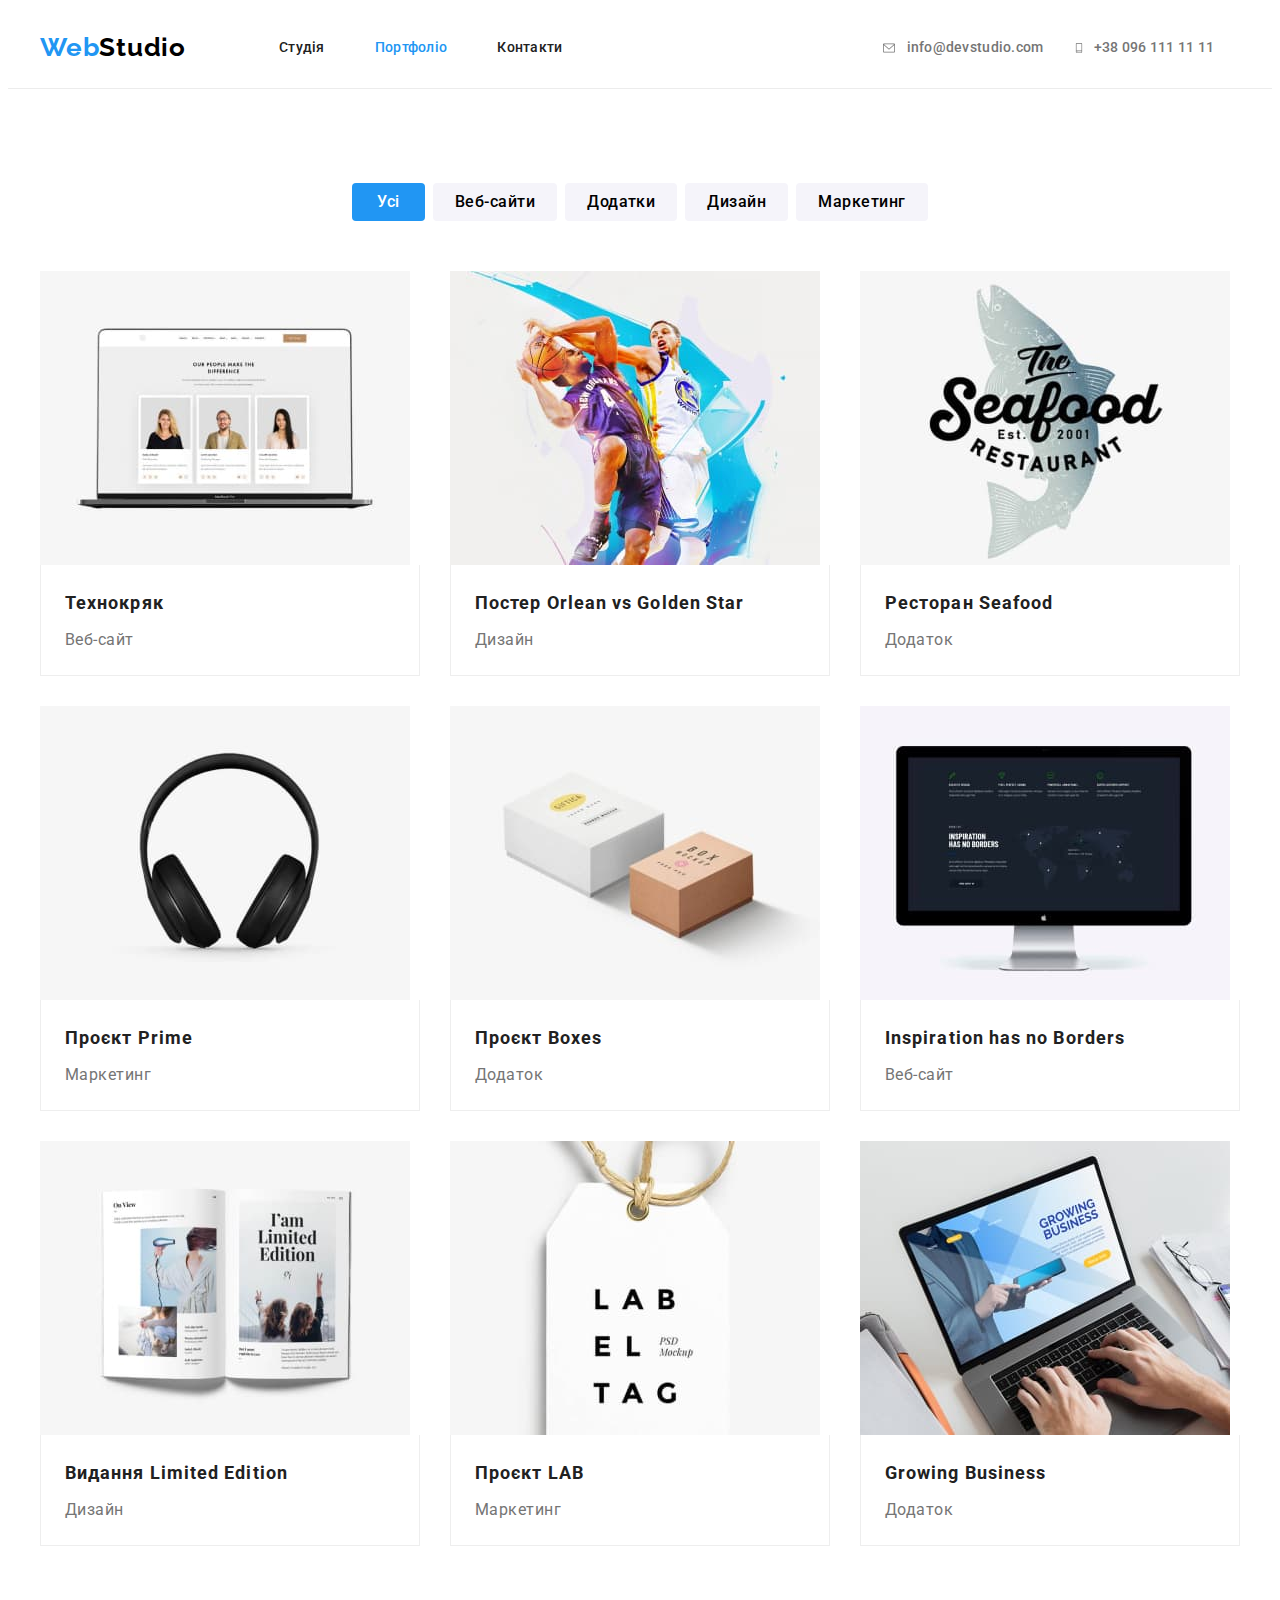
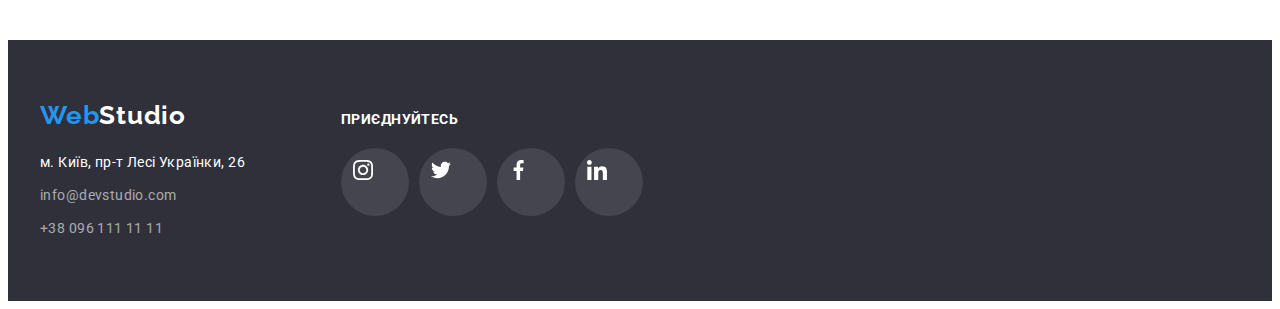
==== portfolio.html @ 79c04087 "hw-4" ====
<!DOCTYPE html>
<html lang="uk">
  <head>
    <meta charset="UTF-8" />
    <meta http-equiv="X-UA-Compatible" content="IE=edge" />
    <meta name="viewport" content="width=device-width, initial-scale=1.0" />
    <title>Portfolio</title>
    <link rel="preconnect" href="https://fonts.googleapis.com" />
    <link rel="preconnect" href="https://fonts.gstatic.com" crossorigin />
    <link
      href="https://fonts.googleapis.com/css2?family=Raleway:wght@700&family=Roboto:wght@400;500;700;900&display=swap"
      rel="stylesheet"
    />
    <link
      rel="stylesheet"
      href="https://cdnjs.cloudflare.com/ajax/libs/modern-normalize/1.1.0/modern-normalize.min.css"
      integrity="sha512-wpPYUAdjBVSE4KJnH1VR1HeZfpl1ub8YT/NKx4PuQ5NmX2tKuGu6U/JRp5y+Y8XG2tV+wKQpNHVUX03MfMFn9Q=="
      crossorigin="anonymous"
      referrerpolicy="no-referrer"
    />
    <link rel="stylesheet" href="./css/styles.css"/>
  </head>
  <body>
    <!--Header-->
    <header class="header">
      <div class="container navigation">
        <nav class="nav">
          <a class="header-logo" href="index.html"><span>Web</span>Studio</a>
          <ul class="header-nav list">
            <li class="item">
              <a class="header-item link" href="./index.html">Студія</a>
            </li>
            <li class="item">
              <a class="header-item link accent" href="./portfolio.html"
                >Портфоліо</a
              >
            </li>
            <li class="item">
              <a class="header-item link" href="">Контакти</a>
            </li>
          </ul>
        </nav>
        <ul class="header-list list">
          <li class="link-item">
            <a class="header-item-list link mail" href="mailto:info@devstudio.com"
              ><svg class="header-icon" width="16" height="12">
                <use href="./img/symbol-defs.svg#icon-envelope"></use>
              </svg>
              
              info@devstudio.com</a
            >
          </li>
          <li class="link-item">
            <a class="header-item-list link" href="tel:+380961111111"
              ><svg class="header-icon" width="10" height="16">
                <use href="./img/symbol-defs.svg#icon-smartphone"></use>
              </svg>
              +38 096 111 11 11</a
            >
          </li>
        </ul>
      </div>
    </header>
    <!--Alinement-->
    <main>
      <section class="portfolio">
        <div class="container button">
          <h1 class="visually-hidden">Портфолио</h1>
          <ul class="button-list">
            <li class="btn-item">
              <button class="portfolio-btn fbtn" type="button">Усі</button>
            </li>
            <li class="btn-item">
              <button class="portfolio-btn" type="button">Веб-сайти</button>
            </li>
            <li class="btn-item">
              <button class="portfolio-btn" type="button">Додатки</button>
            </li>
            <li class="btn-item">
              <button class="portfolio-btn" type="button">Дизайн</button>
            </li>
            <li class="btn-item">
              <button class="portfolio-btn" type="button">Маркетинг</button>
            </li>
          </ul>
        </div>
        <div class="container">
          <ul class="portfolio-list">
            <li class="portfolio-item">
              <a class="portfolio-link" href="">
                <img src="./img/tehno.jpg" alt="макет веб-сайта" width="370" />
                <div class="link-text">
                  <h2 class="portfolio-title">Технокряк</h2>
                <p class="portfolio-text">Веб-сайт</p>
                </div>
              </a>
            </li>
            <li class="portfolio-item">
              <a class="portfolio-link" href="">
                <img
                  src="./img/poster.jpg"
                  alt="два баскетболісти"
                  width="370"
                />
                <div class="link-text">
                  <h2 class="portfolio-title">Постер Orlean vs Golden Star</h2>
                  <p class="portfolio-text">Дизайн</p></div>
              </a>
            </li>
            <li class="portfolio-item">
              <a class="portfolio-link" href="">
                <img
                  src="./img/seafood.jpg"
                  alt="логотип ресторана"
                  width="370"
                />
                <div class="link-text">
                  <h2 class="portfolio-title">Ресторан Seafood</h2>
                <p class="portfolio-text">Додаток</p>
                </div>
              </a>
            </li>
            <li class="portfolio-item">
              <a class="portfolio-link" href="">
                <img
                  src="./img/project-prime.jpg"
                  alt="навушники"
                  width="370"
                />
               <div class="link-text">
                <h2 class="portfolio-title">Проєкт Prime</h2>
                <p class="portfolio-text">Маркетинг</p>
               </div>
              </a>
            </li>
            <li class="portfolio-item">
              <a class="portfolio-link" href="">
                <img
                  src="./img/project-boxes.jpg"
                  alt="велика і маленька коробка"
                  width="370"
                />
                <div class="link-text">
                  <h2 class="portfolio-title">Проєкт Boxes</h2>
                <p class="portfolio-text">Додаток</p>
                </div>
              </a>
            </li>
            <li class="portfolio-item">
              <a class="portfolio-link" href="">
                <img
                  src="./img/inspiration.jpg"
                  alt="макет веб-сайта"
                  width="370"
                />
                <div class="link-text">
                  <h2 class="portfolio-title">Inspiration has no Borders</h2>
                <p class="portfolio-text">Веб-сайт</p>
                </div>
              </a>
            </li>
            <li class="portfolio-item">
              <a class="portfolio-link" href="">
                <img
                  src="./img/limited-edition.jpg"
                  alt="розгорнутий журнал"
                  width="370"
                />
                <div class="link-text">
                  <h2 class="portfolio-title">Видання Limited Edition</h2>
                <p class="portfolio-text">Дизайн</p>
                </div>
              </a>
            </li>
            <li class="portfolio-item">
              <a class="portfolio-link" href="">
                <img src="./img/project-lab.jpg" alt="бирка" width="370" />
                <div class="link-text">
                  <h2 class="portfolio-title">Проєкт LAB</h2>
                <p class="portfolio-text">Маркетинг</p>
                </div>
              </a>
            </li>
            <li class="portfolio-item">
              <a class="portfolio-link" href="">
                <img
                  src="./img/growing-business.jpg"
                  alt="Ноутбук"
                  width="370"
                />
                <div class="link-text">
                  <h2 class="portfolio-title">Growing Business</h2>
                <p class="portfolio-text">Додаток</p>
                </div>
              </a>
            </li>
          </ul>
        </div>
      </section>
    </main>
    <!--Footer-->
    <footer class="footer">
      <div class="container footer-container">
        <div class="address">
        <a class="footer-logo" href="./index.html" lang="en"
          ><span>Web</span>Studio</a
        >
        <address class="footer-address">
          <a
            class="footer-link map"
            href="https://goo.gl/maps/HF2iq81nu9bGhw1s8"
            target="_blank"
            >м. Київ, пр-т Лесі Українки, 26</a
          >
          <a class="footer-link clarity mail" href="mailto:info@devstudio.com"
          >info@devstudio.com</a
        >
        <a class="footer-link clarity" href="tel:+380961111111"
          >+38 096 111 11 11</a
        >
        </address>
      </div>
      
      <div class="join">
        <h2 class="join-title">приєднуйтесь</h2>
        <ul class="join-list">
          <li class="join-link">
            <a href="#" class="join-item">
              <svg class="join-icon" width="20" height="20">
                <use href="./img/symbol-defs.svg#icon-instagram"></use>
              </svg>
            </a>
          </li>
          <li class="join-link">
            <a href="" class="join-item">
              <svg class="join-icon" width="20" height="20">
                <use href="./img/symbol-defs.svg#icon-twitter"></use>
              </svg>
            </a>
          </li>
          <li class="join-link">
            <a href="" class="join-item">
              <svg class="join-icon" width="20" height="20">
                <use href="./img/symbol-defs.svg#icon-facebook"></use>
              </svg>
            </a>
          </li>
          <li class="join-link">
            <a href="" class="join-item">
              <svg class="join-icon" width="20" height="20">
                <use href="./img/symbol-defs.svg#icon-linkedin"></use>
              </svg>
            </a>
          </li>
        </ul>
      </div>
    </div>
    </footer>
   
   
   
   
   
   
   
   
   
   
   
   
   
   
   
   
   
   
   
   
  </body>
</html>
---- css/styles.css ----
body {
  font-family: "Roboto", sans-serif;
  background-color: var(--backcolor-white);
  color: var(--color-title);
}

:root {
  --color-title: #212121;
  --color-text: #757575;
  --backcolor-grey: #2f303a;
  --color-accent: #2196f3;
  --text-white: #ffffff;
  --logo-header: #000000;
  --back-color: #f5f4fa;
  --backcolor-white: #ffffff;
  --color-clarity: rgba(255, 255, 255, 0.6);
  --color-button: #188ce8;
}
.container {
  width: 1200px;
  padding: 0px 15px;
  margin: 0px auto;
}

p,
h1,
h2,
h3,
h4,
h5,
h6 {
  margin: 0px;
}

ul,
ol {
  margin: 0px;
  padding-left: 0px;
  list-style: none;
}

a {
  color: currentColor;
  text-decoration: none;
}

img {
  display: block;
  height: auto;
  max-width: 100%;
}

/* --------------Header-------------- */

.navigation {
  display: flex;
  align-items: center;
}

.header {
  border-bottom: 1px solid #ececec;
}

.nav {
  display: flex;
  align-items: center;
}

.header-nav {
  display: flex;
  margin-right: 318px;
  gap: 50px;
}

.header-list {
  display: flex;
  gap: 30px;
}

.list .link {
  display: flex;
  align-items: center;
  padding-top: 32px;
  padding-bottom: 32px;
}

.header-logo {
  margin-right: 93px;
  padding-top: 24px;
  padding-bottom: 25px;
  font-family: "Raleway", sans-serif;
  font-weight: 700;
  font-size: 26px;
  line-height: 1.19;
  color: var(--logo-header);
  letter-spacing: 0.03em;
  text-decoration: none;
}

span {
  color: var(--color-accent);
}

.header-nav .header-item.accent {
  color: var(--color-accent);
}

.header-item {
  font-weight: 500;
  font-size: 14px;
  line-height: 1.14;
  letter-spacing: 0.02em;
  color: var(--color-title);
}

.header-item:hover,
.header-item:focus {
  color: var(--color-accent);
}
.header-item-list:hover,
.header-item-list:focus {
  color: var(--color-accent);
}

.link-item .mail {
  margin-bottom: 0px;
}

.header-item-list {
  margin-bottom: 0px;
  font-weight: 500;
  font-size: 14px;
  line-height: 1.14;
  letter-spacing: 0.02em;
  color: var(--color-text);
}
.link-item {
  display: flex;
  align-items: center;
}

.header-item-list > .header-icon {
  margin-right: 10px;
  fill: currentColor;
}

/* -----------------Hero-------------- */

.hero {
  padding: 200px 0px;
  background-color: var(--backcolor-grey);

  background-image: linear-gradient(
      to right,
      rgba(47, 48, 58, 0.4),
      rgba(47, 48, 58, 0.4)
    ),
    url(../img/baclground.jpg);
  background-repeat: no-repeat;
  max-width: 1600px;
  max-height: 600px;
  margin: 0 auto;
  text-align: center;
  background-position: center;
  background-size: cover;
}

.hero-title {
  max-width: 696px;
  font-weight: 900;
  font-size: 44px;
  line-height: 1.36;
  letter-spacing: 0.06em;
  text-transform: uppercase;
  color: var(--text-white);
  margin-bottom: 30px;
  margin: 0px auto 30px auto;
}

.btn {
  display: inline-block;
  padding: 10px 32px;
  border-radius: 4px;
  min-width: 216px;
  border: 0px;
  text-align: center;
  font-family: "Roboto";
  font-weight: 700;
  font-size: 16px;
  line-height: 1.88;
  letter-spacing: 0.06em;
  color: var(--text-white);
  background-color: var(--color-accent);
  cursor: pointer;
}

.btn:hover,
.btn:focus {
  background-color: var(--color-button);
}

/* ---------------Feature---------------- */
.feature {
  padding-top: 94px;
  padding-bottom: 94px;
}

.feature-item {
  flex-basis: calc(100% - 90px / 4);
}
.feature-icon {
  display: flex;
  padding: 25px 100px;
  width: 270px;
  height: 120px;
  background-color: #f5f4fa;
  border-radius: 4px;
  margin-bottom: 30px;
}

.feature-title {
  font-weight: 700;
  font-size: 14px;
  line-height: 1.14;
  letter-spacing: 0.03em;
  text-transform: uppercase;
  margin-bottom: 10px;
}

.feature-text {
  font-size: 14px;
  line-height: 1.71;
  letter-spacing: 0.03em;
  color: var(--color-text);
}

.feature-list {
  display: flex;
  gap: 30px;
}
.feature-icon {
  fill: #000000;
}

/* -------------Projects--------------- */

.projects-title {
  font-weight: 700;
  font-size: 36px;
  line-height: 1.16;
  text-align: center;
  letter-spacing: 0.03em;
  margin-bottom: 50px;
}

.projects {
  padding-bottom: 94px;
}

.projects-list {
  display: flex;
  gap: 30px;
}

.projects-item {
  flex-basis: calc(100% -60px / 3);
}

/* -------------Team--------------- */

.team {
  background-color: var(--back-color);
  padding-top: 94px;
  padding-bottom: 94px;
}

.team-title {
  font-weight: 700;
  font-size: 36px;
  line-height: 1.17;
  text-align: center;
  letter-spacing: 0.03em;
  color: var(--color-title);
  margin-bottom: 50px;
}
.team-member {
  margin-bottom: 10px;
  padding-top: 30px;
  font-weight: 500;
  font-size: 16px;
  line-height: 1.19;
  text-align: center;
  letter-spacing: 0.03em;
  color: var(--color-title);
}

.team-link {
  flex-basis: calc(100% / 4 - 30px);
  background-color: #ffffff;
  border-radius: 0px 0px 4px 4px;
  box-shadow: 0px 1px 3px rgba(0, 0, 0, 0.12), 0px 1px 1px rgba(0, 0, 0, 0.14),
    0px 2px 1px rgba(0, 0, 0, 0.2);
}

.team-text {
  margin-bottom: 16px;
  font-weight: 400;
  font-size: 16px;
  line-height: 1.19;
  text-align: center;
  letter-spacing: 0.03em;
  color: var(--color-text);
}
.team-list {
  display: flex;
  justify-content: space-between;
}
.team-link-icon {
  display: block;
  width: 44px;
  height: 44px;
  padding: 12px;
}
.team-list-icon {
  display: flex;
  align-items: center;
  justify-content: center;
  gap: 10px;
  padding-left: 32px;
  padding-right: 32px;
  padding-bottom: 30px;
}
.team-icon .icon {
  fill: #afb1b8;
}

.team-link-icon:hover,
.team-link-icon:focus {
  border-radius: 50%;
  background-color: #2196f3;
}

.team-link-icon:focus .icon,
.team-link-icon:hover .icon {
  fill: #ffffff;
}

/* -------------Client--------------- */

.client {
  padding-top: 94px;
  padding-bottom: 94px;
}

.client-list {
  display: flex;
  gap: 30px;
  justify-content: center;
}


.client-item {
  display: flex;
  justify-content: center;
  align-items: center;
  border: 1px solid #afb1b8;
  border-radius: 4px;
  width: 170px;
  height: 92px;
}

.client-group {
  fill: #afb1b8;
}

.client-item:hover .client-group,
.client-item:focus .client-group {
  fill: var(--color-accent);
}

.client-item:hover,
.client-item:focus {
  fill: var(--color-accent);
  border: 1px solid var(--color-accent);
}
/* -------------Footer--------------- */

.footer {
  background-color: var(--backcolor-grey);
  padding-top: 60px;
  padding-bottom: 60px;
  margin: 0 auto;
}

.footer-logo {
  display: inline-block;
  margin-bottom: 20px;
  font-family: "Raleway";
  font-weight: 700;
  font-size: 26px;
  line-height: 1.19;
  letter-spacing: 0.03em;
  color: var(--text-white);
}
.footer-link {
  color: var(--text-white);
}
.clarity {
  display: block;
  font-style: normal;
  font-size: 14px;
  line-height: 1.71;
  letter-spacing: 0.03em;
  color: var(--color-clarity);
}
.mail {
  margin-bottom: 9px;
}

.map {
  display: block;
  margin-bottom: 9px;
  font-style: normal;
  font-size: 14px;
  line-height: 1.71;
  letter-spacing: 0.03em;
}
.map:hover,
.map:focus {
  color: var(--color-accent);
}

.clarity:hover,
.clarity:focus {
  color: var(--color-accent);
}

.footer-address {
  display: block;
  width: 231px;
}
.footer-container {
  display: flex;
  align-items: baseline;
}
.address {
  flex-direction: column;
  margin-right: 70px;
}

/* --------------Join---------------------- */

.join {
  display: flex;
  flex-direction: column;
}

.join-title {
  margin-bottom: 20px;
  font-weight: 700;
  font-size: 14px;
  line-height: 1.14;
  letter-spacing: 0.03em;
  text-transform: uppercase;
  color: #ffffff;
}

.join-list {
  display: flex;
  gap: 10px;
}

.join-link {
  display: flex;
  justify-content: center;
  align-items: center;
}

.join-item {
  background: rgba(255, 255, 255, 0.1);
  border-radius: 50%;
  width: 44px;
  height: 44px;
  padding: 12px;
}

.join-icon {
  fill: var(--text-white);
}

.join-item:hover,
.join-item:focus {
  background-color: var(--color-accent);
}

/* --------------Alinement---------------- */

.visually-hidden {
  position: absolute;
  width: 1px;
  height: 1px;
  margin: -1px;
  border: 0;
  padding: 0;

  white-space: nowrap;
  clip-path: inset(100%);
  clip: rect(0 0 0 0);
  overflow: hidden;
}

.portfolio {
  padding-top: 94px;
  padding-bottom: 94px;
}

.button > .button-list {
  display: flex;
  margin-bottom: 50px;
  gap: 8px;
  justify-content: center;
}
.portfolio-btn {
  border: 0px;
  padding: 6px 22px;
  border-radius: 4px;
  font-family: "Roboto";
  font-weight: 500;
  font-size: 16px;
  line-height: 1.62;
  text-align: center;
  letter-spacing: 0.03em;
  background-color: var(--back-color);
  cursor: pointer;
}
.btn-item > .fbtn {
  padding: 6px 25px;
  background-color: var(--color-accent);
  color: var(--text-white);
}

.portfolio-btn:hover,
.portfolio-btn:focus {
  background-color: var(--color-accent);
  color: var(--text-white);
}

.portfolio-list {
  display: flex;
  flex-wrap: wrap;
  gap: 30px;
}

.portfolio-item {
  flex-basis: calc((100% - 60px) / 3);
}

.portfolio-title {
  font-weight: 700;
  font-size: 18px;
  line-height: 2;
  letter-spacing: 0.06em;
  color: var(--color-title);
  margin-bottom: 4px;
}
.portfolio-text {
  font-size: 16px;
  line-height: 1.88;
  letter-spacing: 0.03em;
  color: var(--color-text);
}

.link-text {
  border: 1px solid #eeeeee;
  border-top: none;
  padding: 20px 24px;
}

.portfolio-link {
  display: block;
}

.portfolio-link:hover,
.portfolio-link:focus{
  box-shadow: 0px 1px 1px rgba(0, 0, 0, 0.12), 0px 4px 4px rgba(0, 0, 0, 0.06),
    1px 4px 6px rgba(0, 0, 0, 0.16);
}
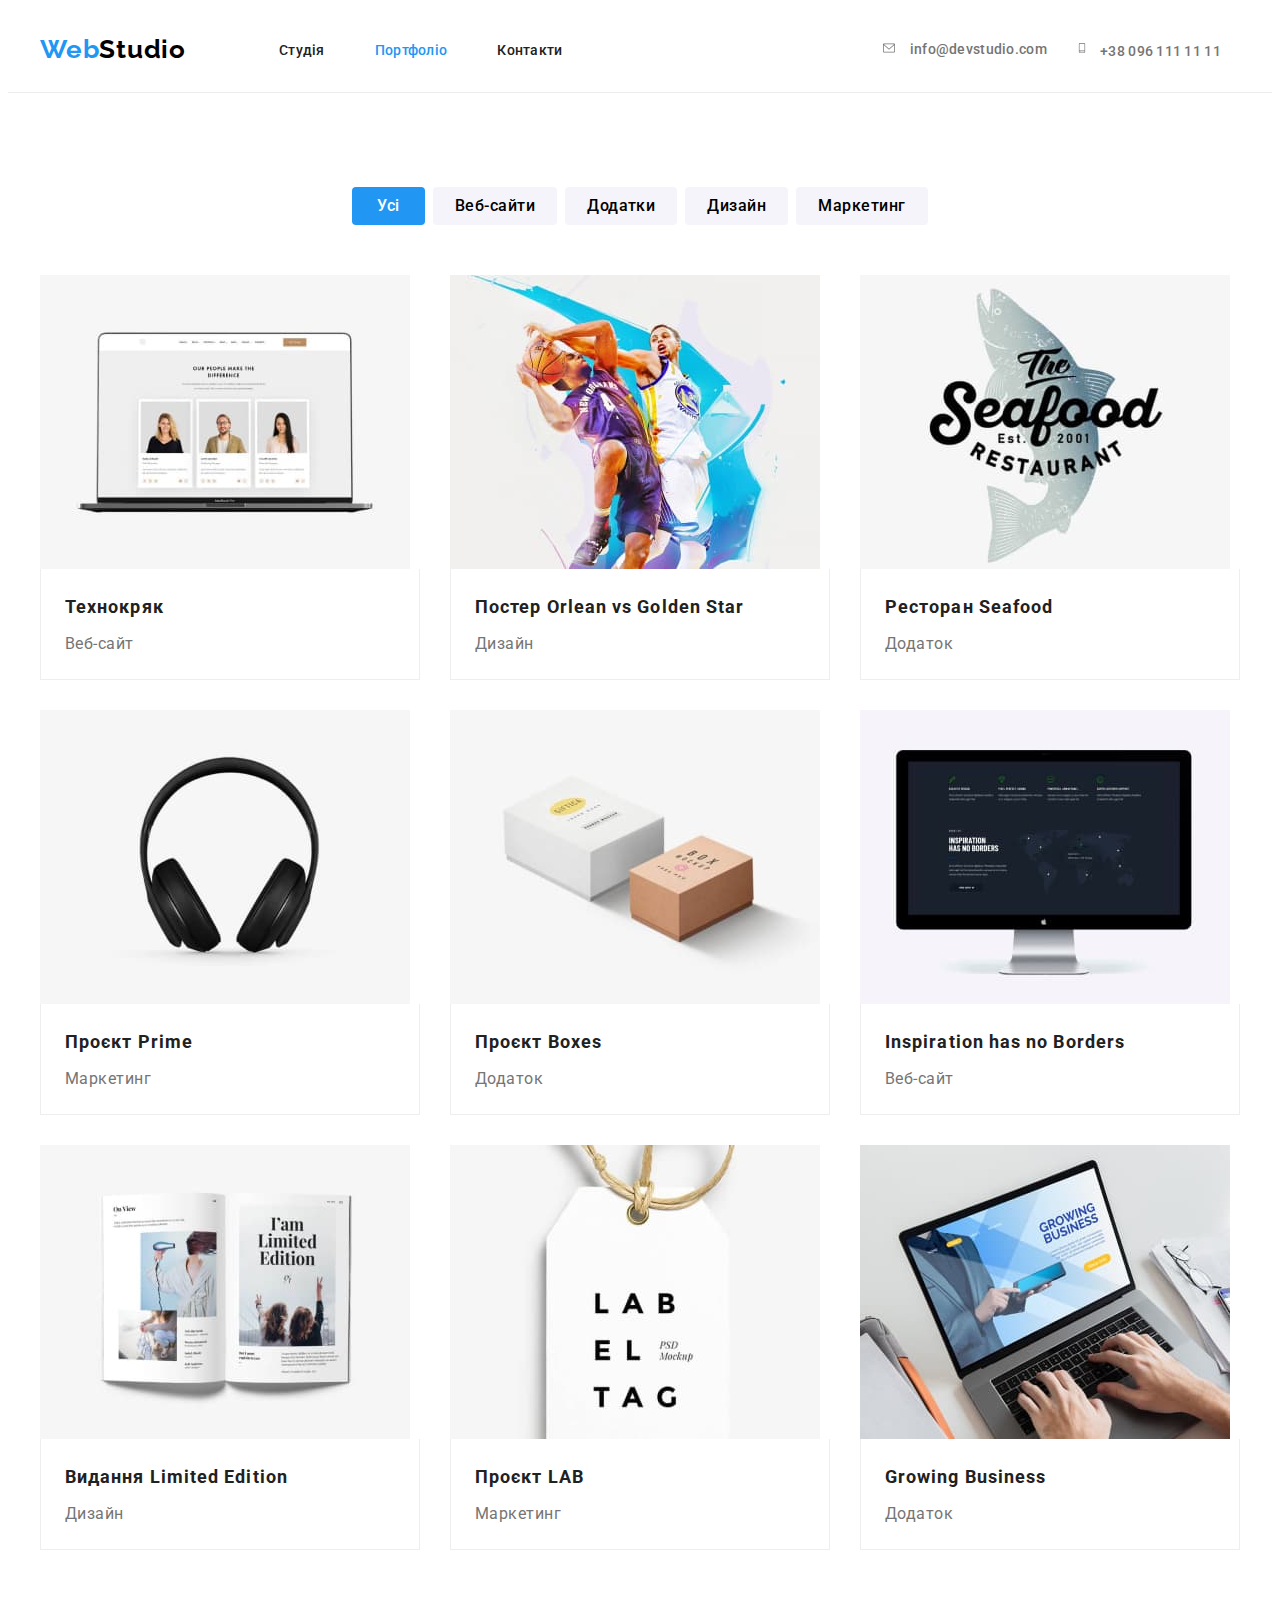
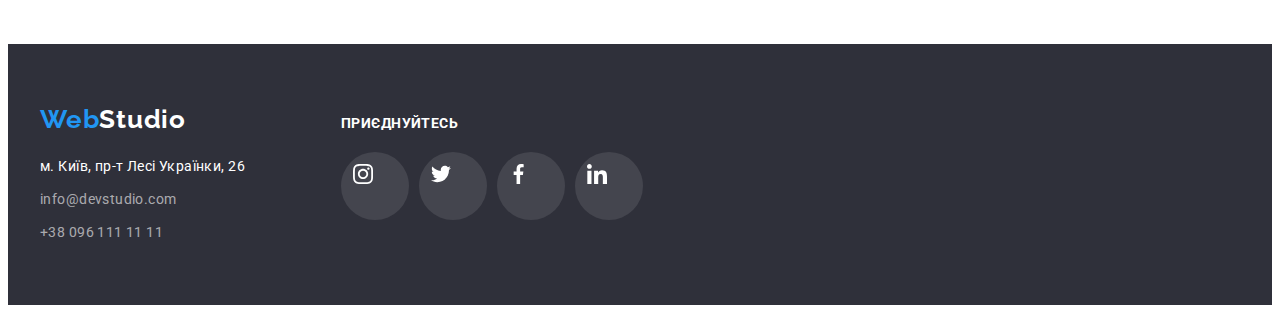
==== commit ec76f022: "go" ====
--- a/portfolio.html
+++ b/portfolio.html
@@ -18,7 +18,7 @@
       crossorigin="anonymous"
       referrerpolicy="no-referrer"
     />
-    <link rel="stylesheet" href="./css/styles.css"/>
+    <link rel="stylesheet" href="./css/styles.css" />
   </head>
   <body>
     <!--Header-->
@@ -42,11 +42,13 @@
         </nav>
         <ul class="header-list list">
           <li class="link-item">
-            <a class="header-item-list link mail" href="mailto:info@devstudio.com"
+            <a
+              class="header-item-list link mail"
+              href="mailto:info@devstudio.com"
               ><svg class="header-icon" width="16" height="12">
                 <use href="./img/symbol-defs.svg#icon-envelope"></use>
               </svg>
-              
+
               info@devstudio.com</a
             >
           </li>
@@ -86,111 +88,151 @@
         </div>
         <div class="container">
           <ul class="portfolio-list">
-            <li class="portfolio-item">
-              <a class="portfolio-link" href="">
-                <img src="./img/tehno.jpg" alt="макет веб-сайта" width="370" />
-                <div class="link-text">
-                  <h2 class="portfolio-title">Технокряк</h2>
-                <p class="portfolio-text">Веб-сайт</p>
-                </div>
-              </a>
-            </li>
-            <li class="portfolio-item">
-              <a class="portfolio-link" href="">
-                <img
+            
+            <li class="portfolio-item">
+              <a class="portfolio-link" href="">
+                <div class="overlay">
+                  <img
+                    src="./img/tehno.jpg"
+                    alt="макет веб-сайта"
+                    width="370"
+                  />
+                  <p class="overlay-text">
+                    Ресурс пропонує комплексні пропозиції з різним рівнем
+                    функціоналу та сервісів. Все це дозволить відвідувачу
+                    отримати вичерпні відомості про компанію чи приватну особу.
+                  </p>
+                </div>
+                  <div class="link-text">
+                    <h2 class="portfolio-title">Технокряк</h2>
+                    <p class="portfolio-text">Веб-сайт</p>
+                  </div>
+               
+              </a>
+            </li>
+
+            <li class="portfolio-item">
+              <a class="portfolio-link" href="">
+                <div class="overlay">
+                  <img
                   src="./img/poster.jpg"
                   alt="два баскетболісти"
                   width="370"
                 />
+                <p class="overlay-text">
+                  
+                </p>
+                </div>
                 <div class="link-text">
                   <h2 class="portfolio-title">Постер Orlean vs Golden Star</h2>
-                  <p class="portfolio-text">Дизайн</p></div>
-              </a>
-            </li>
-            <li class="portfolio-item">
-              <a class="portfolio-link" href="">
-                <img
+                  <p class="portfolio-text">Дизайн</p>
+                </div>
+              </a>
+            </li>
+            <li class="portfolio-item">
+              <a class="portfolio-link" href="">
+                <div class="overlay"><img
                   src="./img/seafood.jpg"
                   alt="логотип ресторана"
                   width="370"
                 />
+                <p class="overlay-text">
+                  
+                </p></div>
                 <div class="link-text">
                   <h2 class="portfolio-title">Ресторан Seafood</h2>
-                <p class="portfolio-text">Додаток</p>
-                </div>
-              </a>
-            </li>
-            <li class="portfolio-item">
-              <a class="portfolio-link" href="">
-                <img
+                  <p class="portfolio-text">Додаток</p>
+                </div>
+              </a>
+            </li>
+            <li class="portfolio-item">
+              <a class="portfolio-link" href="">
+                <div class="overlay"><img
                   src="./img/project-prime.jpg"
                   alt="навушники"
                   width="370"
                 />
-               <div class="link-text">
-                <h2 class="portfolio-title">Проєкт Prime</h2>
-                <p class="portfolio-text">Маркетинг</p>
-               </div>
-              </a>
-            </li>
-            <li class="portfolio-item">
-              <a class="portfolio-link" href="">
-                <img
+                <p class="overlay-text">
+                  
+                </p></div>
+                <div class="link-text">
+                  <h2 class="portfolio-title">Проєкт Prime</h2>
+                  <p class="portfolio-text">Маркетинг</p>
+                </div>
+              </a>
+            </li>
+            <li class="portfolio-item">
+              <a class="portfolio-link" href="">
+                <div class="overlay"><img
                   src="./img/project-boxes.jpg"
                   alt="велика і маленька коробка"
                   width="370"
                 />
+                <p class="overlay-text">
+                  
+                </p></div>
                 <div class="link-text">
                   <h2 class="portfolio-title">Проєкт Boxes</h2>
-                <p class="portfolio-text">Додаток</p>
-                </div>
-              </a>
-            </li>
-            <li class="portfolio-item">
-              <a class="portfolio-link" href="">
-                <img
-                  src="./img/inspiration.jpg"
-                  alt="макет веб-сайта"
-                  width="370"
-                />
+                  <p class="portfolio-text">Додаток</p>
+                </div>
+              </a>
+            </li>
+            <li class="portfolio-item">
+              <a class="portfolio-link" href="">
+               <div class="overlay"> <img
+                src="./img/inspiration.jpg"
+                alt="макет веб-сайта"
+                width="370"
+              />
+              <p class="overlay-text">
+                
+              </p></div>
                 <div class="link-text">
                   <h2 class="portfolio-title">Inspiration has no Borders</h2>
-                <p class="portfolio-text">Веб-сайт</p>
-                </div>
-              </a>
-            </li>
-            <li class="portfolio-item">
-              <a class="portfolio-link" href="">
-                <img
+                  <p class="portfolio-text">Веб-сайт</p>
+                </div>
+              </a>
+            </li>
+            <li class="portfolio-item">
+              <a class="portfolio-link" href="">
+                <div class="overlay"><img
                   src="./img/limited-edition.jpg"
                   alt="розгорнутий журнал"
                   width="370"
                 />
+                <p class="overlay-text">
+                  
+                </p></div>
                 <div class="link-text">
                   <h2 class="portfolio-title">Видання Limited Edition</h2>
-                <p class="portfolio-text">Дизайн</p>
-                </div>
-              </a>
-            </li>
-            <li class="portfolio-item">
-              <a class="portfolio-link" href="">
-                <img src="./img/project-lab.jpg" alt="бирка" width="370" />
+                  <p class="portfolio-text">Дизайн</p>
+                </div>
+              </a>
+            </li>
+            <li class="portfolio-item">
+              <a class="portfolio-link" href="">
+                <div class="overlay"><img src="./img/project-lab.jpg" alt="бирка" width="370" />
+                  <p class="overlay-text">
+                    
+                  </p></div>
                 <div class="link-text">
                   <h2 class="portfolio-title">Проєкт LAB</h2>
-                <p class="portfolio-text">Маркетинг</p>
-                </div>
-              </a>
-            </li>
-            <li class="portfolio-item">
-              <a class="portfolio-link" href="">
-                <img
+                  <p class="portfolio-text">Маркетинг</p>
+                </div>
+              </a>
+            </li>
+            <li class="portfolio-item">
+              <a class="portfolio-link" href="">
+                <div class="overlay"><img
                   src="./img/growing-business.jpg"
                   alt="Ноутбук"
                   width="370"
                 />
+                <p class="overlay-text">
+                </p></div>
                 <div class="link-text">
                   <h2 class="portfolio-title">Growing Business</h2>
-                <p class="portfolio-text">Додаток</p>
+                  <p class="portfolio-text">Додаток</p>
                 </div>
               </a>
             </li>
@@ -202,79 +244,59 @@
     <footer class="footer">
       <div class="container footer-container">
         <div class="address">
-        <a class="footer-logo" href="./index.html" lang="en"
-          ><span>Web</span>Studio</a
-        >
-        <address class="footer-address">
-          <a
-            class="footer-link map"
-            href="https://goo.gl/maps/HF2iq81nu9bGhw1s8"
-            target="_blank"
-            >м. Київ, пр-т Лесі Українки, 26</a
+          <a class="footer-logo" href="./index.html" lang="en"
+            ><span>Web</span>Studio</a
           >
-          <a class="footer-link clarity mail" href="mailto:info@devstudio.com"
-          >info@devstudio.com</a
-        >
-        <a class="footer-link clarity" href="tel:+380961111111"
-          >+38 096 111 11 11</a
-        >
-        </address>
+          <address class="footer-address">
+            <a
+              class="footer-link map"
+              href="https://goo.gl/maps/HF2iq81nu9bGhw1s8"
+              target="_blank"
+              >м. Київ, пр-т Лесі Українки, 26</a
+            >
+            <a class="footer-link clarity mail" href="mailto:info@devstudio.com"
+              >info@devstudio.com</a
+            >
+            <a class="footer-link clarity" href="tel:+380961111111"
+              >+38 096 111 11 11</a
+            >
+          </address>
+        </div>
+
+        <div class="join">
+          <h2 class="join-title">приєднуйтесь</h2>
+          <ul class="join-list">
+            <li class="join-link">
+              <a href="#" class="join-item">
+                <svg class="join-icon" width="20" height="20">
+                  <use href="./img/symbol-defs.svg#icon-instagram"></use>
+                </svg>
+              </a>
+            </li>
+            <li class="join-link">
+              <a href="" class="join-item">
+                <svg class="join-icon" width="20" height="20">
+                  <use href="./img/symbol-defs.svg#icon-twitter"></use>
+                </svg>
+              </a>
+            </li>
+            <li class="join-link">
+              <a href="" class="join-item">
+                <svg class="join-icon" width="20" height="20">
+                  <use href="./img/symbol-defs.svg#icon-facebook"></use>
+                </svg>
+              </a>
+            </li>
+            <li class="join-link">
+              <a href="" class="join-item">
+                <svg class="join-icon" width="20" height="20">
+                  <use href="./img/symbol-defs.svg#icon-linkedin"></use>
+                </svg>
+              </a>
+            </li>
+          </ul>
+        </div>
       </div>
-      
-      <div class="join">
-        <h2 class="join-title">приєднуйтесь</h2>
-        <ul class="join-list">
-          <li class="join-link">
-            <a href="#" class="join-item">
-              <svg class="join-icon" width="20" height="20">
-                <use href="./img/symbol-defs.svg#icon-instagram"></use>
-              </svg>
-            </a>
-          </li>
-          <li class="join-link">
-            <a href="" class="join-item">
-              <svg class="join-icon" width="20" height="20">
-                <use href="./img/symbol-defs.svg#icon-twitter"></use>
-              </svg>
-            </a>
-          </li>
-          <li class="join-link">
-            <a href="" class="join-item">
-              <svg class="join-icon" width="20" height="20">
-                <use href="./img/symbol-defs.svg#icon-facebook"></use>
-              </svg>
-            </a>
-          </li>
-          <li class="join-link">
-            <a href="" class="join-item">
-              <svg class="join-icon" width="20" height="20">
-                <use href="./img/symbol-defs.svg#icon-linkedin"></use>
-              </svg>
-            </a>
-          </li>
-        </ul>
-      </div>
-    </div>
     </footer>
-   
-   
-   
-   
-   
-   
-   
-   
-   
-   
-   
-   
-   
-   
-   
-   
-   
-   
-   
-   
   </body>
 </html>
--- a/css/styles.css
+++ b/css/styles.css
@@ -78,10 +78,15 @@
 }
 
 .list .link {
-  display: flex;
-  align-items: center;
+  /* display: flex; */
+  /* align-items: center; */
   padding-top: 32px;
   padding-bottom: 32px;
+}
+.link-item {
+   display: flex;
+  align-items: center;
+  justify-content: center;
 }
 
 .header-logo {
@@ -111,11 +116,13 @@
   line-height: 1.14;
   letter-spacing: 0.02em;
   color: var(--color-title);
+  
 }
 
 .header-item:hover,
 .header-item:focus {
   color: var(--color-accent);
+  
 }
 .header-item-list:hover,
 .header-item-list:focus {
@@ -143,6 +150,16 @@
   margin-right: 10px;
   fill: currentColor;
 }
+
+.nav-item .header-item::after {
+  content: '';
+  display: block;
+  width: 100%;
+  height: 4px;
+  background-color: var(--color-accent);
+
+}
+
 
 /* -----------------Hero-------------- */
 
@@ -585,3 +602,37 @@
   box-shadow: 0px 1px 1px rgba(0, 0, 0, 0.12), 0px 4px 4px rgba(0, 0, 0, 0.06),
     1px 4px 6px rgba(0, 0, 0, 0.16);
 }
+
+.overlay {
+  position: relative;
+  overflow: hidden;
+  justify-content: center;
+  align-items: center;
+}
+
+.portfolio-link:hover .overlay-text {
+  transform: translateY(0);
+}
+
+.overlay-text {
+  display: flex;
+  padding-left: 24px;
+  padding-right: 24px;
+  position: absolute;
+  width: 100%;
+  height: 100%;
+  bottom: 0;
+  left: 0;
+  transform: translateY(100%);
+  transition: 250ms cubic-bezier(0.4, 0, 0.2, 1);
+  font-size: 18px;
+  line-height: 1.56;
+  letter-spacing: 0.03em;
+  color: #FFFFFF;
+  background: rgba(33, 150, 243, 0.9);
+  
+  align-items: center;
+  justify-content: center;
+  
+}
+
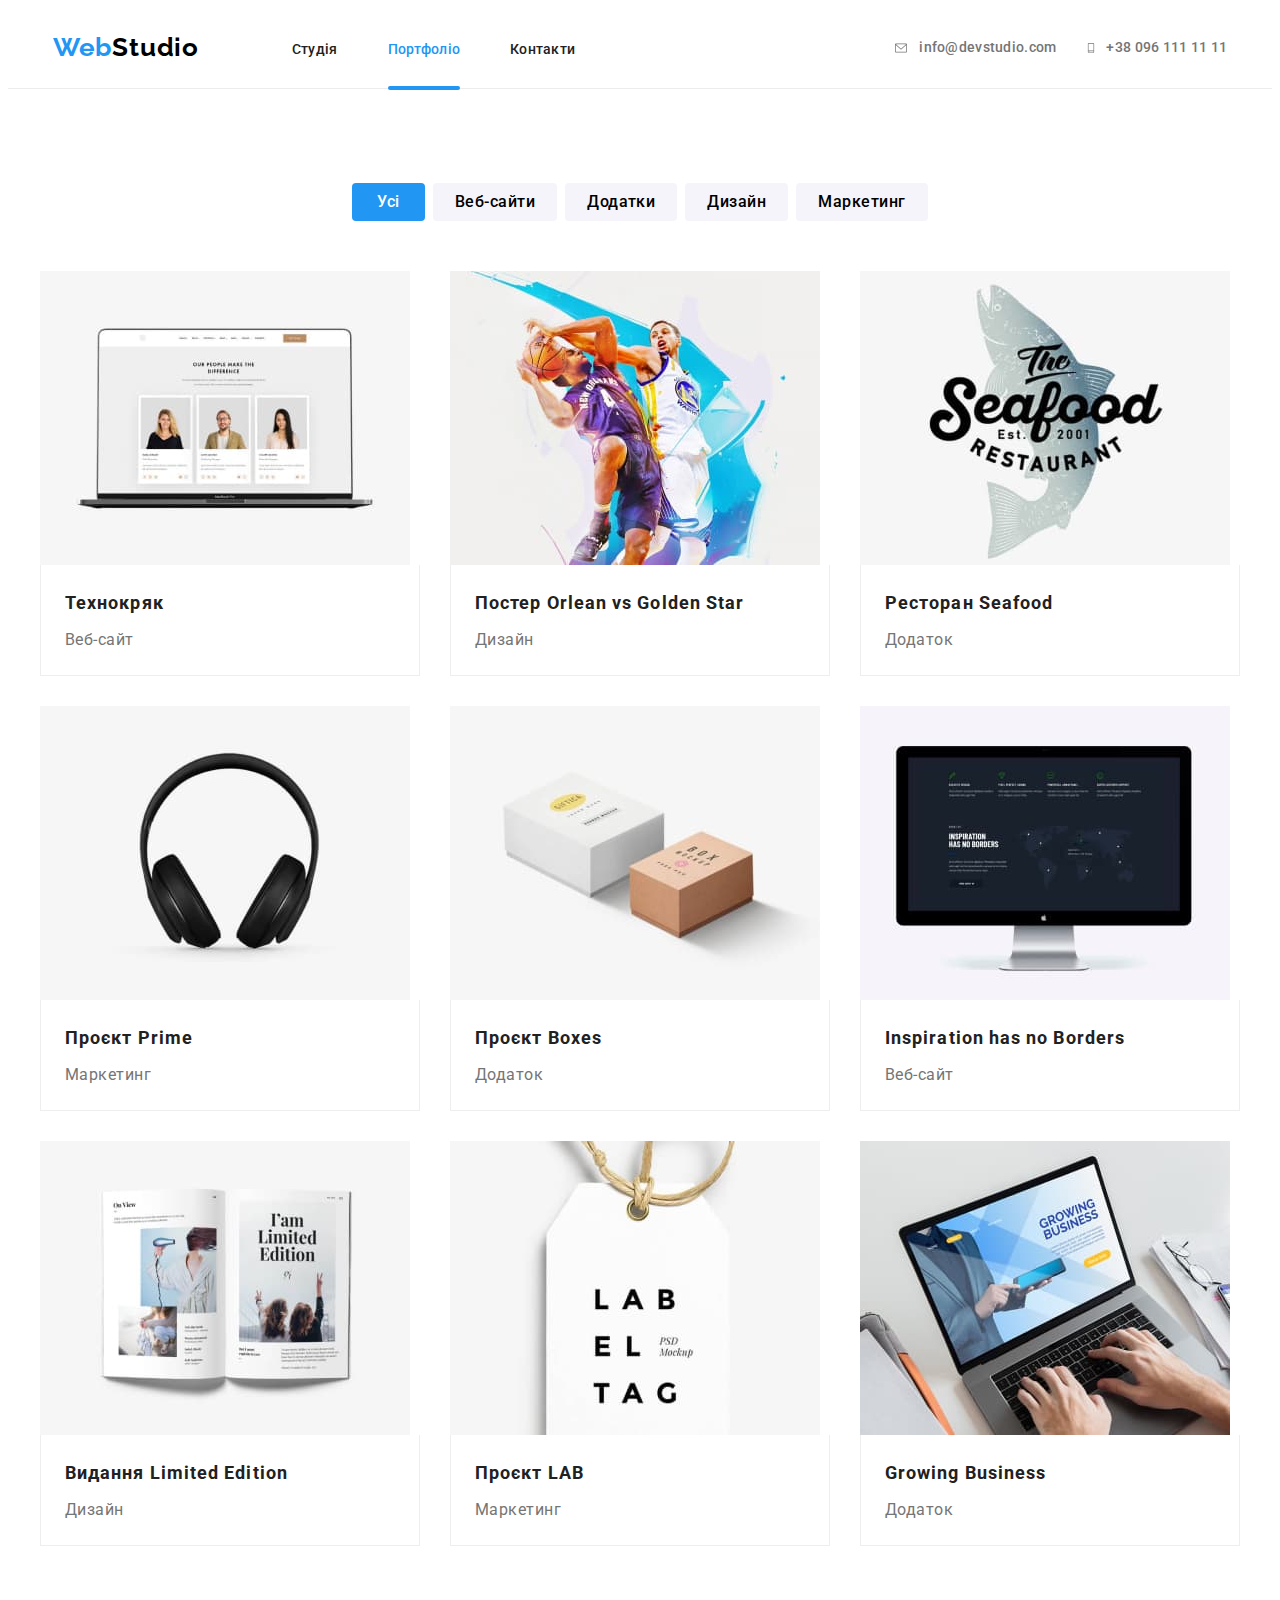
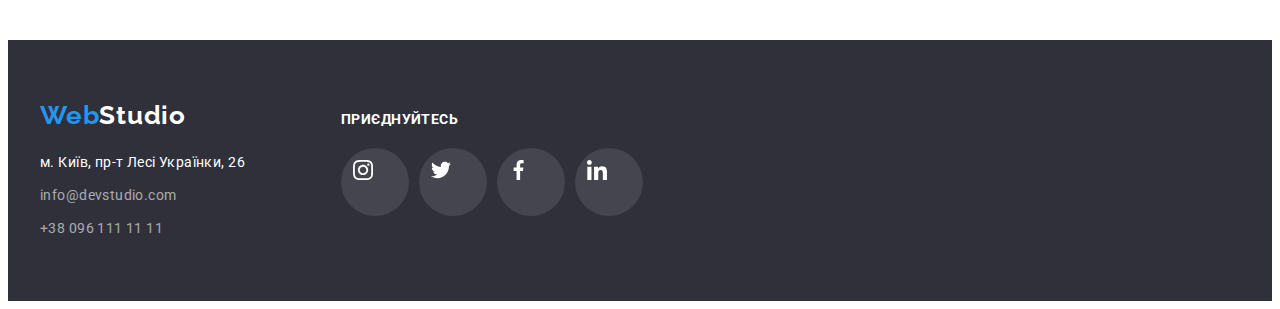
==== commit 8517f3b2: "add correct" ====
--- a/portfolio.html
+++ b/portfolio.html
@@ -88,7 +88,6 @@
         </div>
         <div class="container">
           <ul class="portfolio-list">
-            
             <li class="portfolio-item">
               <a class="portfolio-link" href="">
                 <div class="overlay">
@@ -103,11 +102,10 @@
                     отримати вичерпні відомості про компанію чи приватну особу.
                   </p>
                 </div>
-                  <div class="link-text">
-                    <h2 class="portfolio-title">Технокряк</h2>
-                    <p class="portfolio-text">Веб-сайт</p>
-                  </div>
-               
+                <div class="link-text">
+                  <h2 class="portfolio-title">Технокряк</h2>
+                  <p class="portfolio-text">Веб-сайт</p>
+                </div>
               </a>
             </li>
 
@@ -115,13 +113,15 @@
               <a class="portfolio-link" href="">
                 <div class="overlay">
                   <img
-                  src="./img/poster.jpg"
-                  alt="два баскетболісти"
-                  width="370"
-                />
-                <p class="overlay-text">
-                  
-                </p>
+                    src="./img/poster.jpg"
+                    alt="два баскетболісти"
+                    width="370"
+                  />
+                  <p class="overlay-text">
+                    Ресурс пропонує комплексні пропозиції з різним рівнем
+                    функціоналу та сервісів. Все це дозволить відвідувачу
+                    отримати вичерпні відомості про компанію чи приватну особу.
+                  </p>
                 </div>
                 <div class="link-text">
                   <h2 class="portfolio-title">Постер Orlean vs Golden Star</h2>
@@ -131,14 +131,18 @@
             </li>
             <li class="portfolio-item">
               <a class="portfolio-link" href="">
-                <div class="overlay"><img
-                  src="./img/seafood.jpg"
-                  alt="логотип ресторана"
-                  width="370"
-                />
-                <p class="overlay-text">
-                  
-                </p></div>
+                <div class="overlay">
+                  <img
+                    src="./img/seafood.jpg"
+                    alt="логотип ресторана"
+                    width="370"
+                  />
+                  <p class="overlay-text">
+                    Ресурс пропонує комплексні пропозиції з різним рівнем
+                    функціоналу та сервісів. Все це дозволить відвідувачу
+                    отримати вичерпні відомості про компанію чи приватну особу.
+                  </p>
+                </div>
                 <div class="link-text">
                   <h2 class="portfolio-title">Ресторан Seafood</h2>
                   <p class="portfolio-text">Додаток</p>
@@ -147,14 +151,18 @@
             </li>
             <li class="portfolio-item">
               <a class="portfolio-link" href="">
-                <div class="overlay"><img
-                  src="./img/project-prime.jpg"
-                  alt="навушники"
-                  width="370"
-                />
-                <p class="overlay-text">
-                  
-                </p></div>
+                <div class="overlay">
+                  <img
+                    src="./img/project-prime.jpg"
+                    alt="навушники"
+                    width="370"
+                  />
+                  <p class="overlay-text">
+                    Ресурс пропонує комплексні пропозиції з різним рівнем
+                    функціоналу та сервісів. Все це дозволить відвідувачу
+                    отримати вичерпні відомості про компанію чи приватну особу.
+                  </p>
+                </div>
                 <div class="link-text">
                   <h2 class="portfolio-title">Проєкт Prime</h2>
                   <p class="portfolio-text">Маркетинг</p>
@@ -163,14 +171,18 @@
             </li>
             <li class="portfolio-item">
               <a class="portfolio-link" href="">
-                <div class="overlay"><img
-                  src="./img/project-boxes.jpg"
-                  alt="велика і маленька коробка"
-                  width="370"
-                />
-                <p class="overlay-text">
-                  
-                </p></div>
+                <div class="overlay">
+                  <img
+                    src="./img/project-boxes.jpg"
+                    alt="велика і маленька коробка"
+                    width="370"
+                  />
+                  <p class="overlay-text">
+                    Ресурс пропонує комплексні пропозиції з різним рівнем
+                    функціоналу та сервісів. Все це дозволить відвідувачу
+                    отримати вичерпні відомості про компанію чи приватну особу.
+                  </p>
+                </div>
                 <div class="link-text">
                   <h2 class="portfolio-title">Проєкт Boxes</h2>
                   <p class="portfolio-text">Додаток</p>
@@ -179,14 +191,18 @@
             </li>
             <li class="portfolio-item">
               <a class="portfolio-link" href="">
-               <div class="overlay"> <img
-                src="./img/inspiration.jpg"
-                alt="макет веб-сайта"
-                width="370"
-              />
-              <p class="overlay-text">
-                
-              </p></div>
+                <div class="overlay">
+                  <img
+                    src="./img/inspiration.jpg"
+                    alt="макет веб-сайта"
+                    width="370"
+                  />
+                  <p class="overlay-text">
+                    Ресурс пропонує комплексні пропозиції з різним рівнем
+                    функціоналу та сервісів. Все це дозволить відвідувачу
+                    отримати вичерпні відомості про компанію чи приватну особу.
+                  </p>
+                </div>
                 <div class="link-text">
                   <h2 class="portfolio-title">Inspiration has no Borders</h2>
                   <p class="portfolio-text">Веб-сайт</p>
@@ -195,14 +211,18 @@
             </li>
             <li class="portfolio-item">
               <a class="portfolio-link" href="">
-                <div class="overlay"><img
-                  src="./img/limited-edition.jpg"
-                  alt="розгорнутий журнал"
-                  width="370"
-                />
-                <p class="overlay-text">
-                  
-                </p></div>
+                <div class="overlay">
+                  <img
+                    src="./img/limited-edition.jpg"
+                    alt="розгорнутий журнал"
+                    width="370"
+                  />
+                  <p class="overlay-text">
+                    Ресурс пропонує комплексні пропозиції з різним рівнем
+                    функціоналу та сервісів. Все це дозволить відвідувачу
+                    отримати вичерпні відомості про компанію чи приватну особу.
+                  </p>
+                </div>
                 <div class="link-text">
                   <h2 class="portfolio-title">Видання Limited Edition</h2>
                   <p class="portfolio-text">Дизайн</p>
@@ -211,10 +231,14 @@
             </li>
             <li class="portfolio-item">
               <a class="portfolio-link" href="">
-                <div class="overlay"><img src="./img/project-lab.jpg" alt="бирка" width="370" />
-                  <p class="overlay-text">
-                    
-                  </p></div>
+                <div class="overlay">
+                  <img src="./img/project-lab.jpg" alt="бирка" width="370" />
+                  <p class="overlay-text">
+                    Ресурс пропонує комплексні пропозиції з різним рівнем
+                    функціоналу та сервісів. Все це дозволить відвідувачу
+                    отримати вичерпні відомості про компанію чи приватну особу.
+                  </p>
+                </div>
                 <div class="link-text">
                   <h2 class="portfolio-title">Проєкт LAB</h2>
                   <p class="portfolio-text">Маркетинг</p>
@@ -223,13 +247,18 @@
             </li>
             <li class="portfolio-item">
               <a class="portfolio-link" href="">
-                <div class="overlay"><img
-                  src="./img/growing-business.jpg"
-                  alt="Ноутбук"
-                  width="370"
-                />
-                <p class="overlay-text">
-                </p></div>
+                <div class="overlay">
+                  <img
+                    src="./img/growing-business.jpg"
+                    alt="Ноутбук"
+                    width="370"
+                  />
+                  <p class="overlay-text">
+                    Ресурс пропонує комплексні пропозиції з різним рівнем
+                    функціоналу та сервісів. Все це дозволить відвідувачу
+                    отримати вичерпні відомості про компанію чи приватну особу.
+                  </p>
+                </div>
                 <div class="link-text">
                   <h2 class="portfolio-title">Growing Business</h2>
                   <p class="portfolio-text">Додаток</p>
--- a/css/styles.css
+++ b/css/styles.css
@@ -15,6 +15,9 @@
   --backcolor-white: #ffffff;
   --color-clarity: rgba(255, 255, 255, 0.6);
   --color-button: #188ce8;
+  --transition-color: color 250ms cubic-bezier(0.4, 0, 0.2, 1);
+  --transition-background-color: background-color 250ms
+    cubic-bezier(0.4, 0, 0.2, 1);
 }
 .container {
   width: 1200px;
@@ -55,6 +58,7 @@
 .navigation {
   display: flex;
   align-items: center;
+  justify-content: center;
 }
 
 .header {
@@ -78,15 +82,8 @@
 }
 
 .list .link {
-  /* display: flex; */
-  /* align-items: center; */
   padding-top: 32px;
   padding-bottom: 32px;
-}
-.link-item {
-   display: flex;
-  align-items: center;
-  justify-content: center;
 }
 
 .header-logo {
@@ -116,13 +113,27 @@
   line-height: 1.14;
   letter-spacing: 0.02em;
   color: var(--color-title);
-  
+  transition: var(--transition-color);
+}
+
+.header-item {
+  position: relative;
+}
+.accent::after {
+  content: "";
+  position: absolute;
+  bottom: -1px;
+  left: 0;
+  height: 4px;
+  width: 100%;
+  background-color: var(--color-accent);
+  border-radius: 2px;
+  overflow: hidden;
 }
 
 .header-item:hover,
 .header-item:focus {
   color: var(--color-accent);
-  
 }
 .header-item-list:hover,
 .header-item-list:focus {
@@ -134,32 +145,22 @@
 }
 
 .header-item-list {
+  display: flex;
+  align-items: center;
+  justify-content: center;
   margin-bottom: 0px;
   font-weight: 500;
   font-size: 14px;
   line-height: 1.14;
   letter-spacing: 0.02em;
   color: var(--color-text);
-}
-.link-item {
-  display: flex;
-  align-items: center;
+  transition: var(--transition-color);
 }
 
 .header-item-list > .header-icon {
   margin-right: 10px;
   fill: currentColor;
 }
-
-.nav-item .header-item::after {
-  content: '';
-  display: block;
-  width: 100%;
-  height: 4px;
-  background-color: var(--color-accent);
-
-}
-
 
 /* -----------------Hero-------------- */
 
@@ -209,6 +210,7 @@
   color: var(--text-white);
   background-color: var(--color-accent);
   cursor: pointer;
+  transition: var(--transition-background-color);
 }
 
 .btn:hover,
@@ -278,9 +280,30 @@
   display: flex;
   gap: 30px;
 }
-
+/* .projects-item.projects-img {
+  position: relative;
+} */
 .projects-item {
+  position: relative;
   flex-basis: calc(100% -60px / 3);
+}
+.projects-item-text {
+  position: absolute;
+  display: flex;
+  align-items: center;
+  justify-content: center;
+  bottom: 0;
+  left: 0;
+  background-color: rgba(47, 48, 58, 0.8);
+  width: 100%;
+  height: 70px;
+  font-weight: 700;
+  font-size: 14px;
+  line-height: 1.14;
+  text-align: center;
+  letter-spacing: 0.03em;
+  text-transform: uppercase;
+  color: var(--text-white);
 }
 
 /* -------------Team--------------- */
@@ -337,6 +360,9 @@
   width: 44px;
   height: 44px;
   padding: 12px;
+  border-radius: 50%;
+  transition: var(--transition-background-color), var(--transition-color),
+    border-radius 250ms cubic-bezier(0.4, 0, 0.2, 1);
 }
 .team-list-icon {
   display: flex;
@@ -375,7 +401,6 @@
   justify-content: center;
 }
 
-
 .client-item {
   display: flex;
   justify-content: center;
@@ -384,6 +409,7 @@
   border-radius: 4px;
   width: 170px;
   height: 92px;
+  transition: var(--transition-color), border 250ms cubic-bezier(0.4, 0, 0.2, 1);
 }
 
 .client-group {
@@ -421,7 +447,9 @@
 }
 .footer-link {
   color: var(--text-white);
-}
+  transition: var(--transition-color);
+}
+
 .clarity {
   display: block;
   font-style: normal;
@@ -499,6 +527,7 @@
   width: 44px;
   height: 44px;
   padding: 12px;
+  transition: var(--transition-background-color);
 }
 
 .join-icon {
@@ -549,6 +578,7 @@
   letter-spacing: 0.03em;
   background-color: var(--back-color);
   cursor: pointer;
+  transition: var(--transition-background-color), var(--transition-color);
 }
 .btn-item > .fbtn {
   padding: 6px 25px;
@@ -595,10 +625,11 @@
 
 .portfolio-link {
   display: block;
+  transition: box-shadow 250ms cubic-bezier(0.4, 0, 0.2, 1);
 }
 
 .portfolio-link:hover,
-.portfolio-link:focus{
+.portfolio-link:focus {
   box-shadow: 0px 1px 1px rgba(0, 0, 0, 0.12), 0px 4px 4px rgba(0, 0, 0, 0.06),
     1px 4px 6px rgba(0, 0, 0, 0.16);
 }
@@ -610,7 +641,8 @@
   align-items: center;
 }
 
-.portfolio-link:hover .overlay-text {
+.portfolio-link:hover .overlay-text,
+.portfolio-link:focus .overlay-text {
   transform: translateY(0);
 }
 
@@ -623,16 +655,58 @@
   height: 100%;
   bottom: 0;
   left: 0;
-  transform: translateY(100%);
-  transition: 250ms cubic-bezier(0.4, 0, 0.2, 1);
+  transform: translateY(101%);
+  transition: transform 250ms cubic-bezier(0.4, 0, 0.2, 1);
   font-size: 18px;
   line-height: 1.56;
   letter-spacing: 0.03em;
-  color: #FFFFFF;
+  color: #ffffff;
   background: rgba(33, 150, 243, 0.9);
-  
-  align-items: center;
-  justify-content: center;
-  
-}
-
+  align-items: center;
+  justify-content: center;
+}
+/* -----------Modal--------------- */
+.backdrop {
+  position: fixed;
+  left: 0;
+  bottom: 0;
+  width: 100%;
+  height: 100%;
+  background: rgba(0, 0, 0, 0.2);
+  opacity: 1;
+  transition: opacity 250ms cubic-bezier(0.4, 0, 0.2, 1),
+    visibility 250ms cubic-bezier(0.4, 0, 0.2, 1);
+}
+
+.backdrop.is-hidden {
+  visibility: hidden;
+  opacity: 0;
+  pointer-events: none;
+}
+.backdrop.is-hidden.modal {
+  transform: translate(-50%, -50%) scale(0.8);
+}
+.modal {
+  position: absolute;
+  width: 528px;
+  height: 581px;
+  background-color: var(--backcolor-white);
+  top: 50%;
+  left: 50%;
+  transform: translate(-50%, -50%) scale(1);
+}
+
+.modal-btn {
+  position: absolute;
+  display: flex;
+  align-items: center;
+  justify-content: center;
+  width: 30px;
+  height: 30px;
+  right: 8px;
+  top: 8px;
+  background-color: var(--backcolor-white);
+  border: 1px solid rgba(0, 0, 0, 0.1);
+  border-radius: 50%;
+  cursor: pointer;
+}
